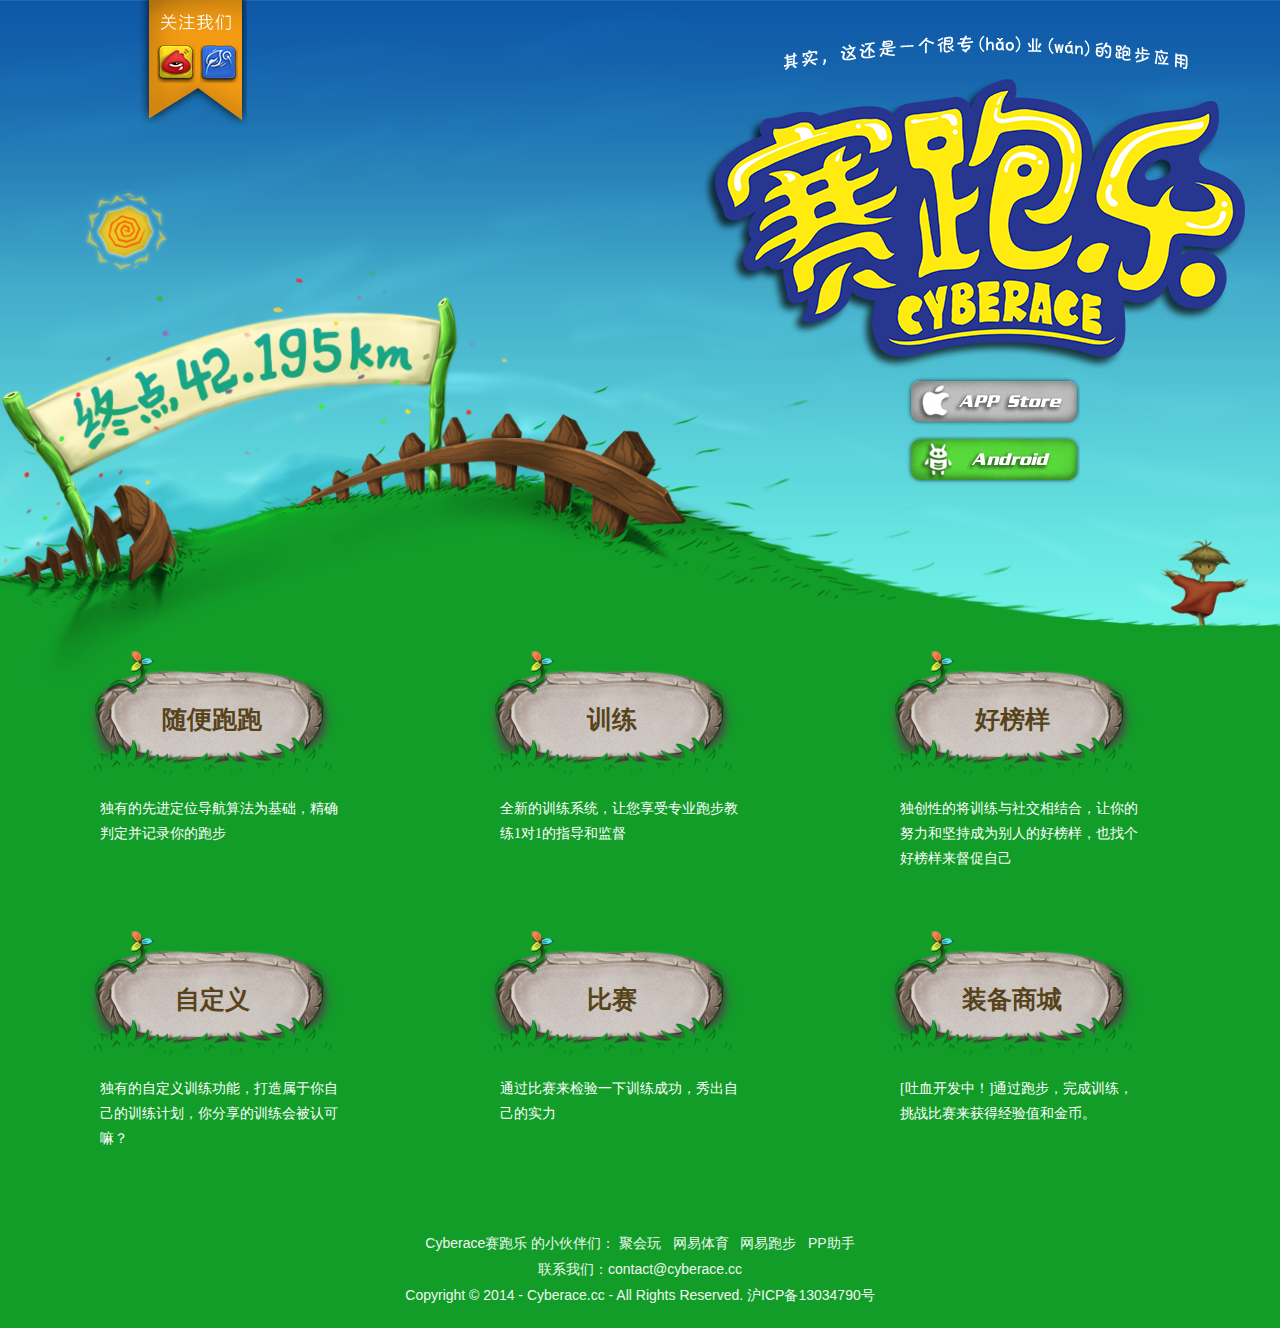
==== web.app/web/index.html @ 4f7463d7 "init walkfun" ====
<!DOCTYPE html>
<html>
<head>
    <meta http-equiv="Content-Type" content="text/html; charset=UTF-8"/>
    <title>赛跑乐-专业又有趣的跑步助手，训练计划，私人运动教练，健身减肥，健康生活，卡路里燃脂尽在 Cyberace 赛跑乐</title>
    <base target="_blank"/>
    <meta name="keywords"
          content="跑步,运动,赛跑,健康,减肥,瘦身,训练,计划,卡路里,锻炼,教练,Cyberace,赛跑乐,专业,交友,约跑,比赛,race,running,run,Training,plan,compete,燃脂"/>
    <meta name="description" content="Cyberace赛跑乐 是一款集训练、竞技与社交、娱乐为一体的创新性跑步应用，以独有的先进定位导航算法为基础。"/>
    <link type="text/css" rel="stylesheet" href="css/style.css"/>
    <link type="text/css" rel="stylesheet" href="css/magnific-popup.css"/>
    <script type="text/javascript" src="js/jquery-2.0.2.min.js"></script>
    <script type="text/javascript" src="js/jquery.imagebox.pack.js"></script>
    <script type="text/javascript">
        $(document).ready(function () {

            $('.image-popup-vertical-fit').magnificPopup({
                type: 'image',
                closeOnContentClick: true,
                mainClass: 'mfp-img-mobile',
                image: {
                    verticalFit: true
                }

            });

        });
    </script>
</head>
<body>
<div class="window">
    <div class="body_wrap">
        <div class="banner">
            <h1>塞乐跑</h1>

            <div class="top_share">
                <a href="http://weibo.com/cyberace5432studio" target="_blank" class="weibo_share">新浪微博</a>
                <a href="http://t.qq.com/Cyberace5432" target="_blank" class="tencent_share">腾讯微博</a>
            </div>
            <div class="app_download">
                <a class="ios_link" href="https://itunes.apple.com/cn/app/sai-pao-le-zhuan-ye-you-you/id718299464?mt=8"
                   title="点我去app store"><img src="images/iphone_2dcode.png" /></a>
                <a class="android_link" href="#" target="_self">Android下载</a>
            </div>
        </div>
    </div>
    <div class="functional_share">
        <div class="functional_box">
            <a class="image-popup-vertical-fit" title="独有的先进定位导航算法为基础，精确判定并记录你的跑步" href="images/sbpp.jpg">
                <div class="f_box_button">
                    <div class="f_box_title">随便跑跑</div>
                </div>
            </a>

            <div class="f_box_content">
                独有的先进定位导航算法为基础，精确判定并记录你的跑步
            </div>
        </div>
        <div class="functional_box">
            <a class="image-popup-vertical-fit" title="全新的训练系统，让您享受专业跑步教练1对1的指导和监督" href="images/xl.jpg">
                <div class="f_box_button">
                    <div class="f_box_title">训练</div>
                </div>
            </a>

            <div class="f_box_content">
                全新的训练系统，让您享受专业跑步教练1对1的指导和监督
            </div>
        </div>
        <div class="functional_box">
            <a class="image-popup-vertical-fit" title="独创性的将训练与社交相结合，让你的努力和坚持成为别人的好榜样，也找个好榜样来督促自己" href="images/hby.jpg">
                <div class="f_box_button">
                    <div class="f_box_title">好榜样</div>
                </div>
            </a>

            <div class="f_box_content">
                独创性的将训练与社交相结合，让你的努力和坚持成为别人的好榜样，也找个好榜样来督促自己
            </div>
        </div>
    </div>
    <div class="functional_share">
        <div class="functional_box">
            <a class="image-popup-vertical-fit" title="独有的自定义训练功能，打造属于你自己的训练计划，你分享的训练会被认可嘛" href="images/zdy.jpg">
                <div class="f_box_button">
                    <div class="f_box_title">自定义</div>
                </div>
            </a>

            <div class="f_box_content">
                独有的自定义训练功能，打造属于你自己的训练计划，你分享的训练会被认可嘛？
            </div>
        </div>
        <div class="functional_box">
            <a class="image-popup-vertical-fit" title="通过比赛来检验一下训练成功，秀出自己的实力" href="images/bs.jpg">
                <div class="f_box_button">
                    <div class="f_box_title">比赛</div>
                </div>
            </a>

            <div class="f_box_content">
                通过比赛来检验一下训练成功，秀出自己的实力
            </div>
        </div>
        <div class="functional_box">
                <div class="f_box_button">
                    <div class="f_box_title">装备商城</div>
                </div>
            <div class="f_box_content">
                [吐血开发中！]通过跑步，完成训练，挑战比赛来获得经验值和金币。
            </div>
        </div>
    </div>
    <div class="footer">
        <p class="copy_right">
            Cyberace赛跑乐 的小伙伴们：
            <a href="http://www.juhuiwan.cn/" title="聚会玩" target="_blank">聚会玩</a>&nbsp;&nbsp;
            <a href="http://sports.163.com" title="网易体育" target="_blank">网易体育</a>&nbsp;&nbsp;
            <a href="http://run.sports.163.com" title="网易跑步" target="_blank">网易跑步</a>&nbsp;&nbsp;
            <a href="http://pro.25pp.com/" title="PP助手" target="_blank">PP助手</a><br/>
            联系我们：contact@cyberace.cc<br/>
            Copyright <span class="copyright-icon">©</span> 2014 - Cyberace.cc - All Rights Reserved. 沪ICP备13034790号
        </p>
    </div>
</div>
<script type="text/javascript">
    var _bdhmProtocol = (("https:" == document.location.protocol) ? " https://" : " http://");
    document.write(unescape("%3Cscript src='" + _bdhmProtocol + "hm.baidu.com/h.js%3Fbbe7b591ef808d4688568abf08f69aa7' type='text/javascript'%3E%3C/script%3E"));
</script>
</body>
</html>
---- web.app/web/css/style.css ----
/* css reset */
html, body, div, span, applet, object, iframe,
h1, h2, h3, h4, h5, h6, p, blockquote, pre,
a, abbr, acronym, address, big, cite, code,
del, dfn, em, img, ins, kbd, q, s, samp,
small, strike, strong, sub, sup, tt, var,
b, u, i, center,
dl, dt, dd, ol, ul, li,
fieldset, form, label, legend,
table, caption, tbody, tfoot, thead, tr, th, td,
article, aside, canvas, details, embed,
figure, figcaption, footer, header, hgroup,
menu, nav, output, ruby, section, summary,
time, mark, audio, video {
    margin: 0;
    padding: 0;
    border: 0;
    font-size: 100%;
    font: inherit;
    vertical-align: baseline;
}
fieldset,img {
    border:0;
}
h1,h2,h3,h4,h5,h6 {
    font-weight:normal;
}
article, aside, details, figcaption, figure,
footer, header, hgroup, menu, nav, section {
    display: block;
}
body {
    line-height: 1;
}
ol, ul {
    list-style: none;
}
blockquote, q {
    quotes: none;
}
blockquote:before, blockquote:after,
q:before, q:after {
    content: '';
    content: none;
}
table {
    border-collapse: collapse;
    border-spacing: 0;
}
.clearfix{*zoom:1;}
.clearfix:after{display:block; overflow:hidden; clear:both; height:0; visibility:hidden; content:".";}

a{
    text-decoration: none;
}
a:hover{
    text-decoration:underline;
}
.window{
    background:#119d28 url(../images/bg.jpg) no-repeat center top;
}
.banner{
    height:650px;
    position:relative;
}
.banner h1{display:none;}
.top_share{
    width: 81px;
    height: 80px;
    position:absolute;
    top:0;
    left:0;
    padding: 45px 17px 0;
    background: url(../images/icons.png) no-repeat -182px -65px;
}
.top_share a{
    width: 38px;
    height: 38px;
    float:left;
    text-indent: -9999px;
    overflow: hidden;
    /* margin-top:30px; */
    background: url(../images/icons.png) no-repeat -197px 0px;
}
.top_share .weibo_share{

}
.top_share .tencent_share{
    background-position: -249px 0px;
    float: right;
}
.body_wrap{
    width:1000px;margin:0 auto;
}
.footer{background-color:#119d28;}
.copy_right{
    width:1000px;
    padding:20px 0;
    margin:0 auto;
    font-size:14px;
    text-align:center;
    line-height:26px;
    color:#f0f9f2;
    font-family:"MicroSoft YaHei",SimHei,Arial;
}
.copy_right a,.copy_right a:visited{
    color:#f0f9f2;
}
.app_download{
    position:absolute;
    top: 375px;
    right: 60px;
}
.ios_link,.android_link{
    display:block;
    width: 175px;
    height: 51px;
    overflow:hidden;
    text-indent: -9999px;
    background: url(../images/icons.png) no-repeat 0px 0px;
}
.ios_link:hover{
    background-position: 0 -52px;
}

.app_download a.ios_link img{
    display: none;
    margin-top: 5px;
    margin-left: -210px;
    position: absolute;
}

.app_download a.ios_link:hover img{
    display: block;
}

.android_link{
    background-position: 0px -106px;
    margin-top: 10px;
}
.android_link:hover{
    background-position: 0px -158px;
}


.functional_share{
    width:1200px;min-height: 280px;margin:0 auto;overflow:hidden;
}

.functional_box{
    width: 400px; min-height: 280px; float: left; overflow:hidden;
}

.f_box_button{
    background: url(../images/stone.png) no-repeat; margin-left: 40px; width: 264px; height: 126px;
}

.f_box_title{
    color: #56431a; font-size: 25px; font-weight:bolder; text-align: center; height: 126px; line-height: 140px;
}

.functional_box a {
    color: #56431a;
}

.functional_box a:hover{
    color: #56431a;
    text-decoration:none;
}


.f_box_content{
    font-size: 14px; color: #ffffff; padding:20px 100px 0 60px; line-height: 25px;
}
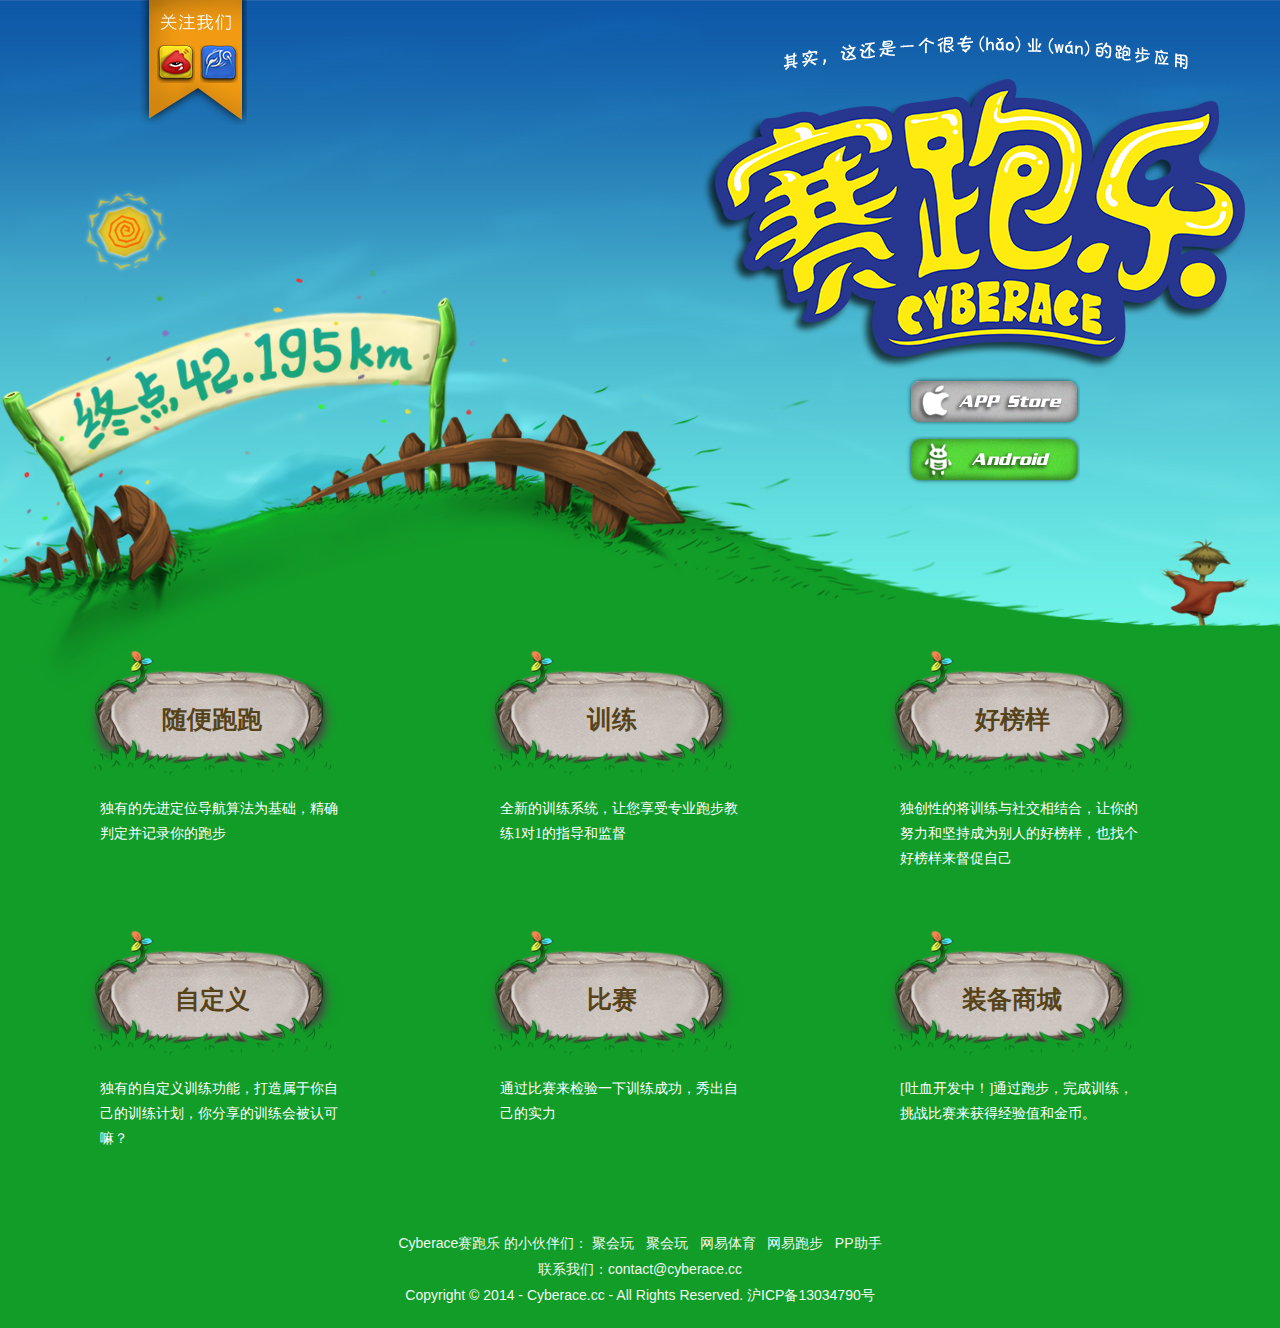
==== commit 2a962234: "improve some action action" ====
--- a/web.app/web/index.html
+++ b/web.app/web/index.html
@@ -115,6 +115,7 @@
         <p class="copy_right">
             Cyberace赛跑乐 的小伙伴们：
             <a href="http://www.juhuiwan.cn/" title="聚会玩" target="_blank">聚会玩</a>&nbsp;&nbsp;
+            <a href="http://www.juhuiwan.cn/" title="聚会玩" target="_blank">聚会玩</a>&nbsp;&nbsp;
             <a href="http://sports.163.com" title="网易体育" target="_blank">网易体育</a>&nbsp;&nbsp;
             <a href="http://run.sports.163.com" title="网易跑步" target="_blank">网易跑步</a>&nbsp;&nbsp;
             <a href="http://pro.25pp.com/" title="PP助手" target="_blank">PP助手</a><br/>
